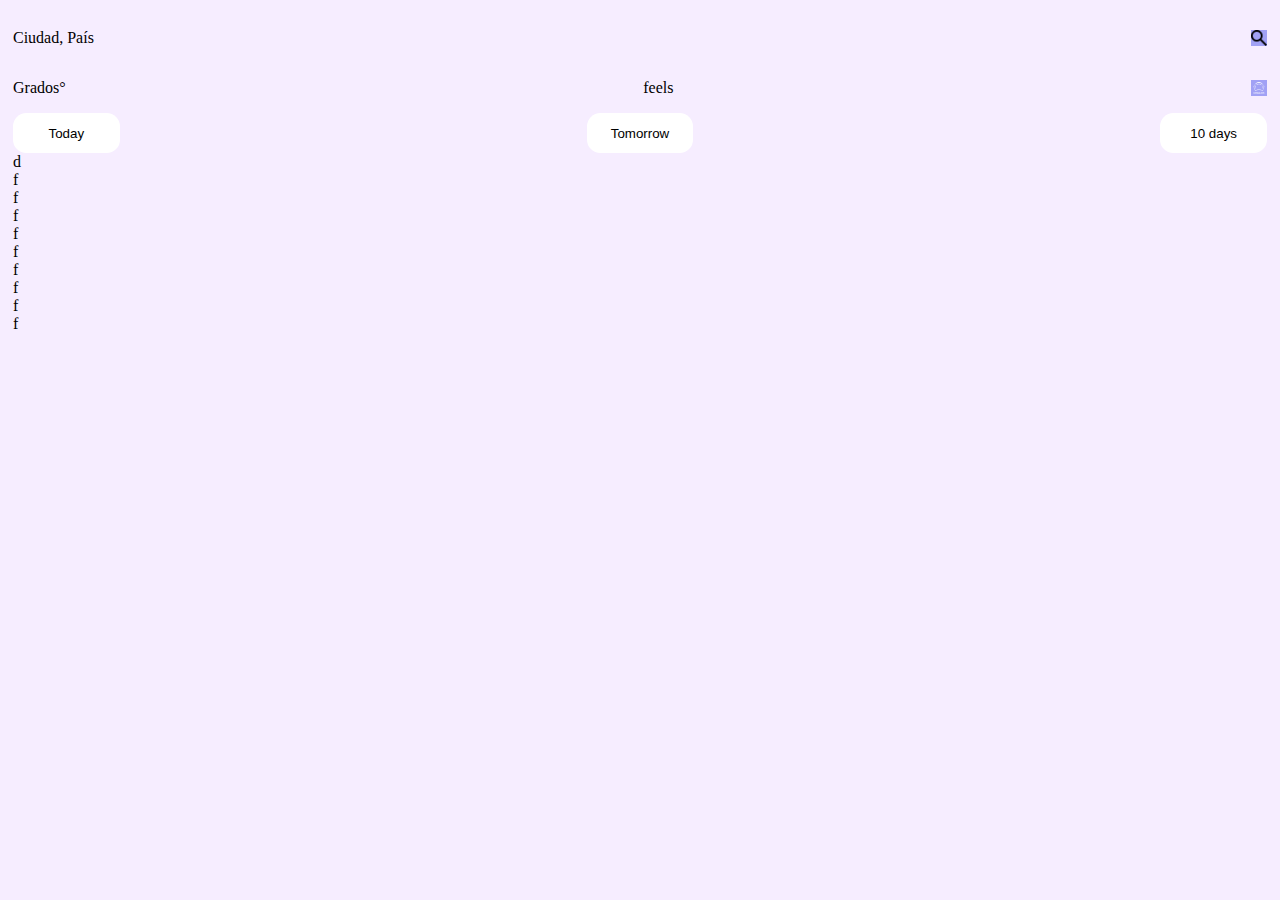
==== index.html @ 4b5bb21c "build: :building_construction: Se mejoro la estructura del código" ====
<!DOCTYPE html>
<html lang="en">
<head>
    <meta charset="UTF-8">
    <meta name="viewport" content="width=device-width, initial-scale=1.0">
    <title>Weather-App</title>
    <link rel="shortcut icon" href="./storage/img/logo.png" type="image/png">
    <link rel="stylesheet" href="./css/variable.css">
    <link rel="stylesheet" href="./css/main.css">
</head>
<body>

    <section id="encabezado">
        <div id="lugarYBusqueda">
            <p>Ciudad, País</p>
            <img src="./storage/img/search_black.png">
        </div>
        <div id="FeelsLike">
            <p>Grados°</p>
            <p>feels</p>
            <img src="./storage/img/logo.png">
        </div>
        <div id="BotonesDias">
            <button>Today</button>
            <button>Tomorrow</button>
            <button>10 days</button>
        </div>
    </section>

    <section id="Hoy">
        <div id="datos">
            <div class="viento">d</div>
            <div class="lluvia">f</div>
            <div class="presion">f</div>
            <div class="uv">f</div>
        </div>
        
        <div id="hourly">f</div>
        
        <div id="diagrama">f</div>
    
        <div id="posibilidadLluvia">f</div>
    
        <div id="sol">
            <div class="amanecer">f</div>
            <div class="anochecer">f</div>
        </div>
    </section>
    
    <section id="10dias">f</section>

</body>
<script type="module" defer src="./js/main.js"></script>
</html>
---- css/variable.css ----
:root{
    --background-1: #F6EDFF;
    --button-1: #E0B6FF;
    --button-2: #FFFFFF;
    --card-1: #D0BCFF;
    --color-1: #FFFFFF;
    --color-2: #1E1B1B;
    --color-3: #494649;
    --progress-bar-1: #8A20D5;
}
@font-face {
    font-family: "OpenSans_Condensed-Bold";
    src: url(../storage/font/ProductSans/OpenSans_Condensed-Bold.ttf);
}
@font-face {
    font-family: "OpenSans_Condensed-BoldItalic";
    src: url(../storage/font/ProductSans/OpenSans_Condensed-BoldItalic.ttf);
}
@font-face {
    font-family: "OpenSans_Condensed-ExtraBold";
    src: url(../storage/font/ProductSans/OpenSans_Condensed-ExtraBold.ttf);
}
@font-face {
    font-family: "OpenSans_Condensed-ExtraBoldItalic";
    src: url(../storage/font/ProductSans/OpenSans_Condensed-ExtraBoldItalic.ttf);
}
@font-face {
    font-family: "OpenSans_Condensed-Italic";
    src: url(../storage/font/ProductSans/OpenSans_Condensed-Italic.ttf);
}
@font-face {
    font-family: "OpenSans_Condensed-Light";
    src: url(../storage/font/ProductSans/OpenSans_Condensed-Light.ttf);
}
@font-face {
    font-family: "OpenSans_Condensed-LightItalic";
    src: url(../storage/font/ProductSans/OpenSans_Condensed-LightItalic.ttf);
}
@font-face {
    font-family: "OpenSans_Condensed-Medium";
    src: url(../storage/font/ProductSans/OpenSans_Condensed-Medium.ttf);
}
@font-face {
    font-family: "OpenSans_Condensed-MediumItalic";
    src: url(../storage/font/ProductSans/OpenSans_Condensed-MediumItalic.ttf);
}
@font-face {
    font-family: "OpenSans_Condensed-Regular";
    src: url(../storage/font/ProductSans/OpenSans_Condensed-Regular.ttf);
}
@font-face {
    font-family: "OpenSans_Condensed-SemiBold";
    src: url(../storage/font/ProductSans/OpenSans_Condensed-SemiBold.ttf);
}
@font-face {
    font-family: "OpenSans_Condensed-SemiBoldItalic";
    src: url(../storage/font/ProductSans/OpenSans_Condensed-SemiBoldItalic.ttf);
}
@font-face {
    font-family: "OpenSans_SemiCondensed-Bold";
    src: url(../storage/font/ProductSans/OpenSans_SemiCondensed-Bold.ttf);
}
@font-face {
    font-family: "OpenSans_SemiCondensed-BoldItalic";
    src: url(../storage/font/ProductSans/OpenSans_SemiCondensed-BoldItalic.ttf);
}
@font-face {
    font-family: "OpenSans_SemiCondensed-ExtraBold";
    src: url(../storage/font/ProductSans/OpenSans_SemiCondensed-ExtraBold.ttf);
}
@font-face {
    font-family: "OpenSans_SemiCondensed-ExtraBoldItalic";
    src: url(../storage/font/ProductSans/OpenSans_SemiCondensed-ExtraBoldItalic.ttf);
}
@font-face {
    font-family: "OpenSans_SemiCondensed-Italic";
    src: url(../storage/font/ProductSans/OpenSans_SemiCondensed-Italic.ttf);
}
@font-face {
    font-family: "OpenSans_SemiCondensed-Italic";
    src: url(../storage/font/ProductSans/OpenSans_SemiCondensed-Light.ttf);
}
@font-face {
    font-family: "OpenSans_SemiCondensed-Light";
    src: url(../storage/font/ProductSans/OpenSans_SemiCondensed-Light.ttf);
}
@font-face {
    font-family: "OpenSans_SemiCondensed-LightItalic";
    src: url(../storage/font/ProductSans/OpenSans_SemiCondensed-LightItalic.ttf);
}
@font-face {
    font-family: "OpenSans_SemiCondensed-Medium";
    src: url(../storage/font/ProductSans/OpenSans_SemiCondensed-Medium.ttf);
}
@font-face {
    font-family: "OpenSans_SemiCondensed-MediumItalic";
    src: url(../storage/font/ProductSans/OpenSans_SemiCondensed-MediumItalic.ttf);
}
@font-face {
    font-family: "OpenSans_SemiCondensed-Regular";
    src: url(../storage/font/ProductSans/OpenSans_SemiCondensed-Regular.ttf);
}
@font-face {
    font-family: "OpenSans_SemiCondensed-SemiBold";
    src: url(../storage/font/ProductSans/OpenSans_SemiCondensed-SemiBold.ttf);
}
@font-face {
    font-family: "OpenSans_SemiCondensed-SemiBoldItalic";
    src: url(../storage/font/ProductSans/OpenSans_SemiCondensed-SemiBoldItalic.ttf);
}
@font-face {
    font-family: "OpenSans-Bold";
    src: url(../storage/font/ProductSans/OpenSans-Bold.ttf);
}
@font-face {
    font-family: "OpenSans-BoldItalic";
    src: url(../storage/font/ProductSans/OpenSans-BoldItalic.ttf);
}
@font-face {
    font-family: "OpenSans-ExtraBold";
    src: url(../storage/font/ProductSans/OpenSans-ExtraBold.ttf);
}
@font-face {
    font-family: "OpenSans-Italic";
    src: url(../storage/font/ProductSans/OpenSans-Italic.ttf);
}
@font-face {
    font-family: "OpenSans-Light";
    src: url(../storage/font/ProductSans/OpenSans-Light.ttf);
}
@font-face {
    font-family: "OpenSans-LightItalic";
    src: url(../storage/font/ProductSans/OpenSans-LightItalic.ttf);
}
@font-face {
    font-family: "OpenSans-Medium";
    src: url(../storage/font/ProductSans/OpenSans-Medium.ttf);
}
@font-face {
    font-family: "OpenSans-MediumItalic";
    src: url(../storage/font/ProductSans/OpenSans-MediumItalic.ttf);
}
@font-face {
    font-family: "OpenSans-Regular";
    src: url(../storage/font/ProductSans/OpenSans-Regular.ttf);
}
@font-face {
    font-family: "OpenSans-SemiBold";
    src: url(../storage/font/ProductSans/OpenSans-SemiBold.ttf);
}
@font-face {
    font-family: "OpenSans-SemiBoldItalic";
    src: url(../storage/font/ProductSans/OpenSans-SemiBoldItalic.ttf);
}
---- css/main.css ----
body{
    padding: 5px;
    background-color: var(--background-1);
}
img{
    width: 1em;
    background-color: rgb(161, 161, 245);
}
#lugarYBusqueda, #FeelsLike, #BotonesDias{
    display: flex;
    flex-wrap: wrap;
    justify-content: space-between;
    align-items: center;
}
button{
    width: 8em;
    height: 3em;
    border-color: transparent;
    border-radius: 1em;
    background-color: var(--button-2);
}
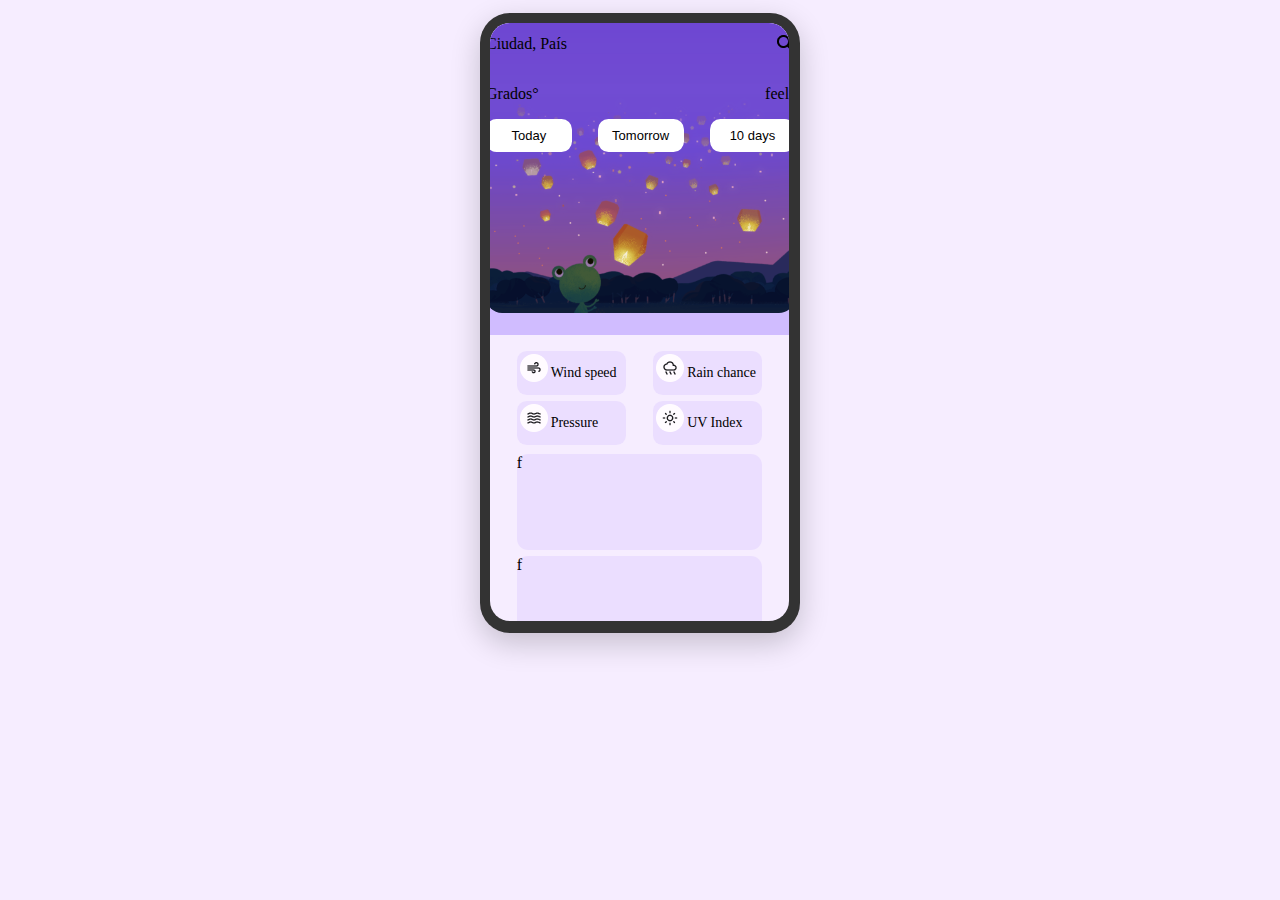
==== commit 24423a92: "feat: :construction: Más código" ====
--- a/index.html
+++ b/index.html
@@ -9,46 +9,66 @@
     <link rel="stylesheet" href="./css/main.css">
 </head>
 <body>
-
-    <section id="encabezado">
-        <div id="lugarYBusqueda">
-            <p>Ciudad, País</p>
-            <img src="./storage/img/search_black.png">
+    <div class="phone-container">
+        <div class="phone">
+            <div class="screen">
+                <section id="encabezado">
+                    <div class="background-img">
+                        <div id="lugarYBusqueda">
+                            <p>Ciudad, País</p>
+                            <img src="./storage/img/search_black.png">
+                        </div>
+                        
+                        <div id="FeelsLike">
+                            <p>Grados°</p>
+                            <p>feels</p>
+                        </div>
+    
+                        <div id="BotonesDias">
+                            <button id="fetchWeatherBtn" onclick="fetchWeatherTodaay()">Today</button>
+                            <button>Tomorrow</button>
+                            <button>10 days</button>
+                        </div>
+                    </div>
+                </section>
+            
+                <section id="Hoy">
+                    <div id="datos">
+                        <div class="viento">
+                            <img class="chiquito" src="./storage/img/air.png">
+                            <p>Wind speed</p>
+                        </div>
+                        <div class="lluvia">
+                            <img class="chiquito" src="./storage/img/rainy.png">
+                            <p>Rain chance</p>
+                        </div>
+                        <div class="presion">
+                            <img class="chiquito" src="./storage/img/waves.png">
+                            <p>Pressure</p>
+                        </div>
+                        <div class="uv">
+                            <img class="chiquito" src="./storage/img/light_mode.png">
+                            <p>UV Index</p>
+                        </div>
+                    </div>
+                    
+                    <div id="hourly">f</div>
+                    
+                    <div id="diagrama">f</div>
+                
+                    <div id="posibilidadLluvia">f</div>
+                
+                    <div id="sol">
+                        <div class="amanecer">f</div>
+                        <div class="anochecer">f</div>
+                    </div>
+                </section>
+                
+                <section id="10dias">f</section>
+            
+            </div>
         </div>
-        <div id="FeelsLike">
-            <p>Grados°</p>
-            <p>feels</p>
-            <img src="./storage/img/logo.png">
-        </div>
-        <div id="BotonesDias">
-            <button>Today</button>
-            <button>Tomorrow</button>
-            <button>10 days</button>
-        </div>
-    </section>
-
-    <section id="Hoy">
-        <div id="datos">
-            <div class="viento">d</div>
-            <div class="lluvia">f</div>
-            <div class="presion">f</div>
-            <div class="uv">f</div>
-        </div>
-        
-        <div id="hourly">f</div>
-        
-        <div id="diagrama">f</div>
-    
-        <div id="posibilidadLluvia">f</div>
-    
-        <div id="sol">
-            <div class="amanecer">f</div>
-            <div class="anochecer">f</div>
-        </div>
-    </section>
-    
-    <section id="10dias">f</section>
-
+    </div>
 </body>
-<script type="module" defer src="./js/main.js"></script>
+<script src="./js/main.js"></script>
 </html>--- a/css/variable.css
+++ b/css/variable.css
@@ -7,6 +7,7 @@
     --color-2: #1E1B1B;
     --color-3: #494649;
     --progress-bar-1: #8A20D5;
+    --cajas:  #ebdeff;
 }
 @font-face {
     font-family: "OpenSans_Condensed-Bold";
--- a/css/main.css
+++ b/css/main.css
@@ -2,9 +2,30 @@
     padding: 5px;
     background-color: var(--background-1);
 }
-img{
-    width: 1em;
-    background-color: rgb(161, 161, 245);
+.chiquito {
+    width: 2em;
+    height: 2em;
+    margin: 3px;
+}
+.background-img {
+    background-image: url(../storage/img/background.png);
+    background-size: cover;
+    background-position: center;
+    height: 294px;
+    width: 110%;
+    position: relative;
+    left: -13px;
+    top: -13px;
+    border-radius: 1em;
+    transition: opacity 0.3s ease-out;
+}
+#encabezado {
+    background-color: var(--card-1);
+    position: relative;
+    left: -13px;
+    width: 103%;
+    padding: 9px;
+    top: -13px;
 }
 #lugarYBusqueda, #FeelsLike, #BotonesDias{
     display: flex;
@@ -13,9 +34,62 @@
     align-items: center;
 }
 button{
-    width: 8em;
+    width: 6.6em;
+    height: 2.5em;
+    border-color: transparent;
+    border-radius: 0.8em;
+    background-color: var(--button-2);
+    font-size: 13px;
+}
+.phone-container {
+    display: flex;
+    justify-content: center;
+    align-items: center;
+    height: 100%;
+}
+.phone {
+    width: 300px;
+    height: 600px;
+    background-color: #333;
+    border-radius: 30px;
+    padding: 10px;
+    box-shadow: 0 10px 30px rgba(0, 0, 0, 0.2);
+    position: relative;
+}
+.screen {
+    width: 91%;
+    height: 95.4%;
+    border-radius: 20px;
+    overflow: hidden;
+    padding: 13px;
+    background-color: var(--background-1);
+}
+#datos, #sol{
+    display: flex;
+    flex-wrap: wrap;
+    justify-content: space-around;
+}
+.viento, .lluvia, .presion, .uv{
+    background-color: var(--cajas);
+    width: 40%;
+    height: auto;
+    border-radius: 0.7em;
+    margin: 3px;
+    display: flex;
+    font-size: 14px;
+}
+#hourly, #diagrama, #posibilidadLluvia {
+    background-color: var(--cajas);
+    width: 90%;
+    height: 6em;
+    border-radius: 0.7em;
+    margin: 6px;
+    margin-left: 5%;
+}
+.amanecer, .anochecer{
+    background-color:  var(--cajas);
+    width: 40%;
     height: 3em;
-    border-color: transparent;
-    border-radius: 1em;
-    background-color: var(--button-2);
+    border-radius: 0.7em;
+    margin: 3px;
 }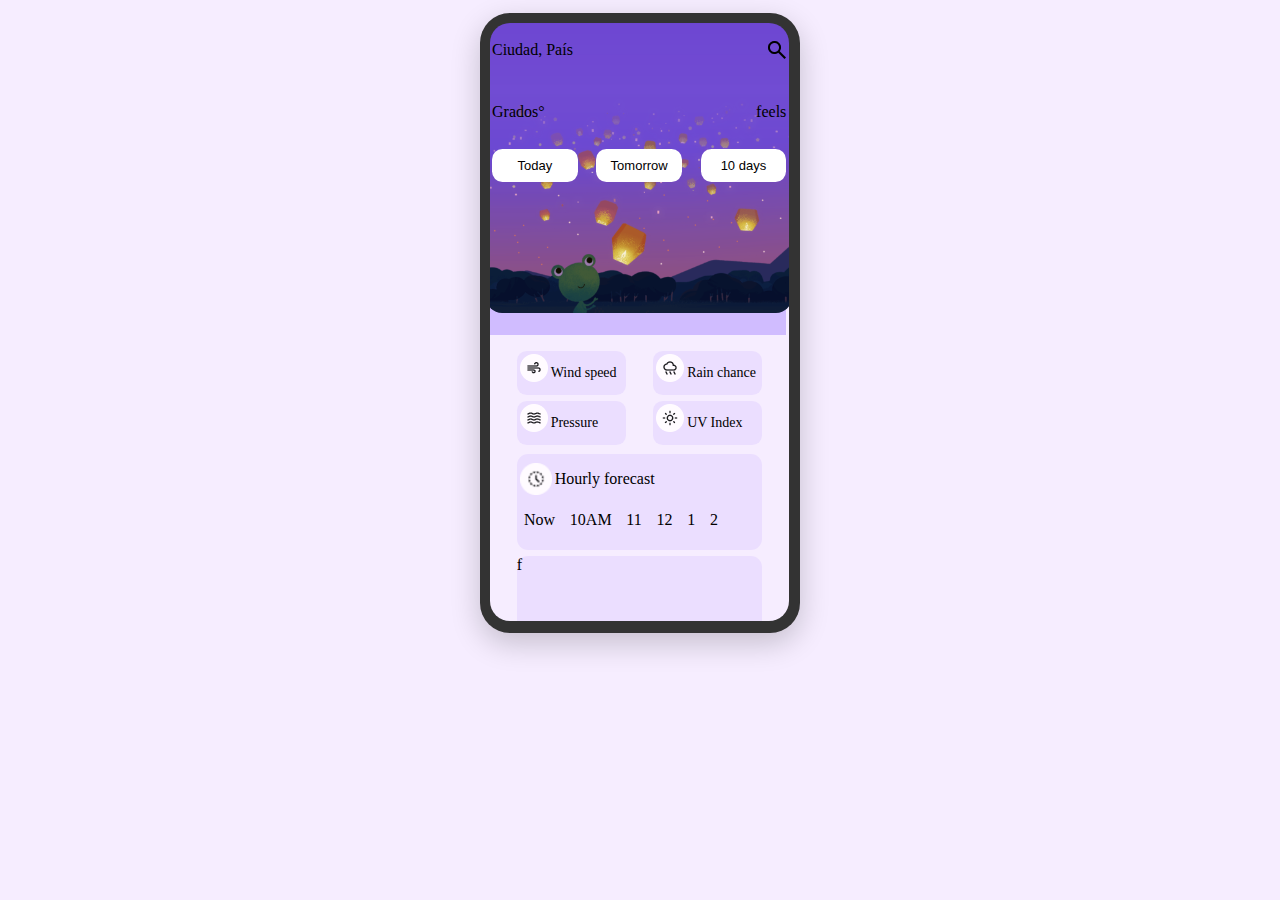
==== commit bd621a35: "style: :lipstick: Mejor" ====
--- a/index.html
+++ b/index.html
@@ -52,7 +52,20 @@
                         </div>
                     </div>
                     
-                    <div id="hourly">f</div>
+                    <div id="hourly">
+                        <div class="titulos">
+                            <img class="chiquito" src="./storage/img/history_toggle_off.png">
+                            <p>Hourly forecast</p>
+                        </div>
+                        <div class="contenido">
+                            <p class="separa">Now</p>
+                            <p class="separa">10AM</p>
+                            <p class="separa">11</p>
+                            <p class="separa">12</p>
+                            <p class="separa">1</p>
+                            <p class="separa">2</p>
+                        </div>
+                    </div>
                     
                     <div id="diagrama">f</div>
                 
@@ -64,7 +77,9 @@
                     </div>
                 </section>
                 
-                <section id="10dias">f</section>
+                <section id="Manana">Mañana</section>
+
+                <section id="10dias"> en 10 días</section>
             
             </div>
         </div>
--- a/css/main.css
+++ b/css/main.css
@@ -23,7 +23,7 @@
     background-color: var(--card-1);
     position: relative;
     left: -13px;
-    width: 103%;
+    width: 102%;
     padding: 9px;
     top: -13px;
 }
@@ -32,6 +32,7 @@
     flex-wrap: wrap;
     justify-content: space-between;
     align-items: center;
+    padding: 6px;
 }
 button{
     width: 6.6em;
@@ -63,6 +64,7 @@
     overflow: hidden;
     padding: 13px;
     background-color: var(--background-1);
+    overflow: auto;
 }
 #datos, #sol{
     display: flex;
@@ -86,6 +88,13 @@
     margin: 6px;
     margin-left: 5%;
 }
+.titulos, .contenido{
+    display: flex;
+    align-items: center;
+}
+.separa{
+    margin: 3%;
+}
 .amanecer, .anochecer{
     background-color:  var(--cajas);
     width: 40%;
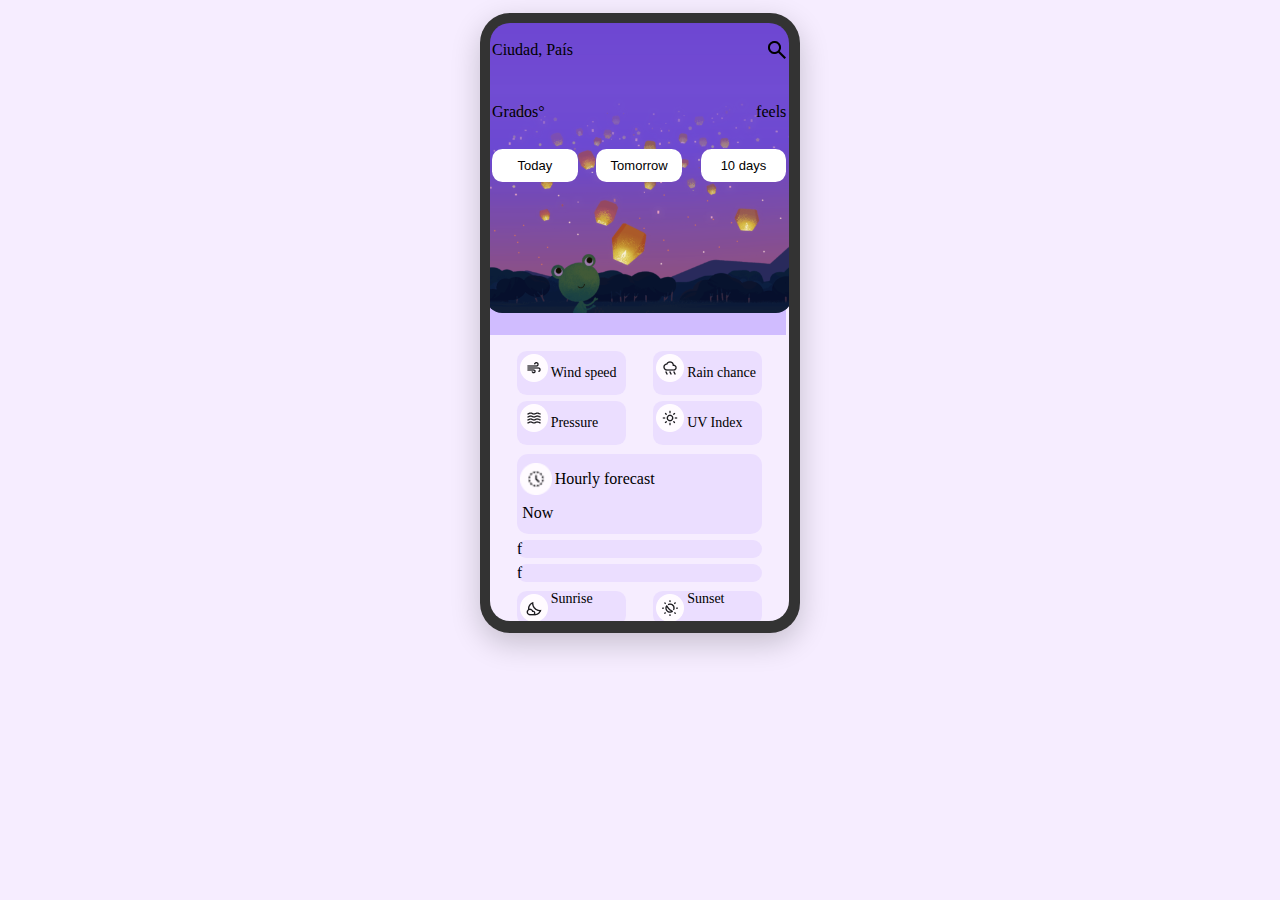
==== commit 6369015c: "feat: :construction: Más código" ====
--- a/index.html
+++ b/index.html
@@ -57,13 +57,8 @@
                             <img class="chiquito" src="./storage/img/history_toggle_off.png">
                             <p>Hourly forecast</p>
                         </div>
-                        <div class="contenido">
+                        <div id="contenido">
                             <p class="separa">Now</p>
-                            <p class="separa">10AM</p>
-                            <p class="separa">11</p>
-                            <p class="separa">12</p>
-                            <p class="separa">1</p>
-                            <p class="separa">2</p>
                         </div>
                     </div>
                     
@@ -72,14 +67,20 @@
                     <div id="posibilidadLluvia">f</div>
                 
                     <div id="sol">
-                        <div class="amanecer">f</div>
-                        <div class="anochecer">f</div>
+                        <div class="amanecer">
+                            <img class="chiquito" src="./storage/img/nights_stay.png">
+                            Sunrise
+                        </div>
+                        <div class="anochecer">
+                            <img class="chiquito" src="./storage/img/bounding_box.png">
+                            Sunset
+                        </div>
                     </div>
                 </section>
                 
                 <section id="Manana">Mañana</section>
 
-                <section id="10dias"> en 10 días</section>
+                <section id="10dias" onclick="fetchWeatherMuchos()" > en 10 días</section>
             
             </div>
         </div>
--- a/css/main.css
+++ b/css/main.css
@@ -71,7 +71,7 @@
     flex-wrap: wrap;
     justify-content: space-around;
 }
-.viento, .lluvia, .presion, .uv{
+.viento, .lluvia, .presion, .uv, .amanecer, .anochecer{
     background-color: var(--cajas);
     width: 40%;
     height: auto;
@@ -83,22 +83,22 @@
 #hourly, #diagrama, #posibilidadLluvia {
     background-color: var(--cajas);
     width: 90%;
-    height: 6em;
+    height: auto;
     border-radius: 0.7em;
     margin: 6px;
     margin-left: 5%;
+    overflow: auto;
 }
-.titulos, .contenido{
+.titulos, #contenido{
     display: flex;
     align-items: center;
 }
 .separa{
-    margin: 3%;
+    margin-right: 5.6px;
+    margin-left: 5.6px;
+    margin-top: 0;
+    margin-bottom: 12px;
 }
-.amanecer, .anochecer{
-    background-color:  var(--cajas);
-    width: 40%;
-    height: 3em;
-    border-radius: 0.7em;
-    margin: 3px;
+.icon{
+    width: 33px;
 }